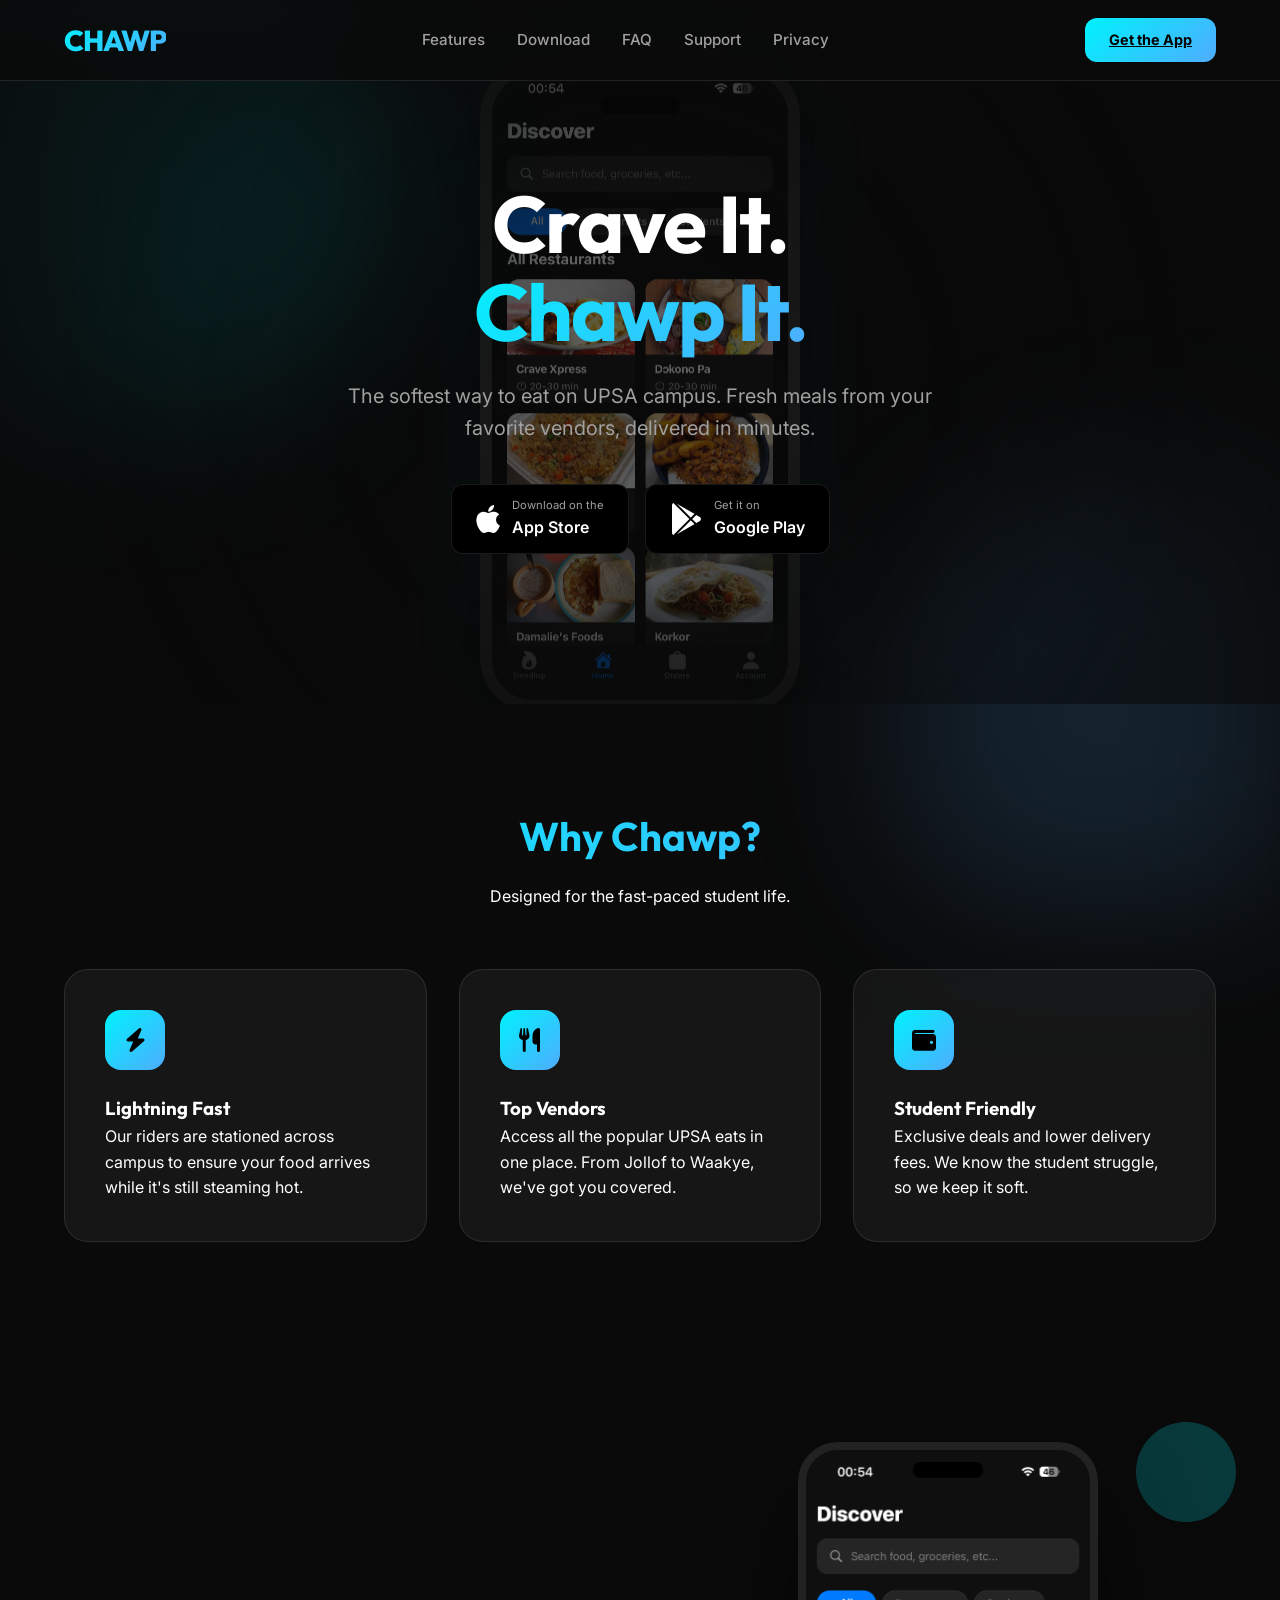
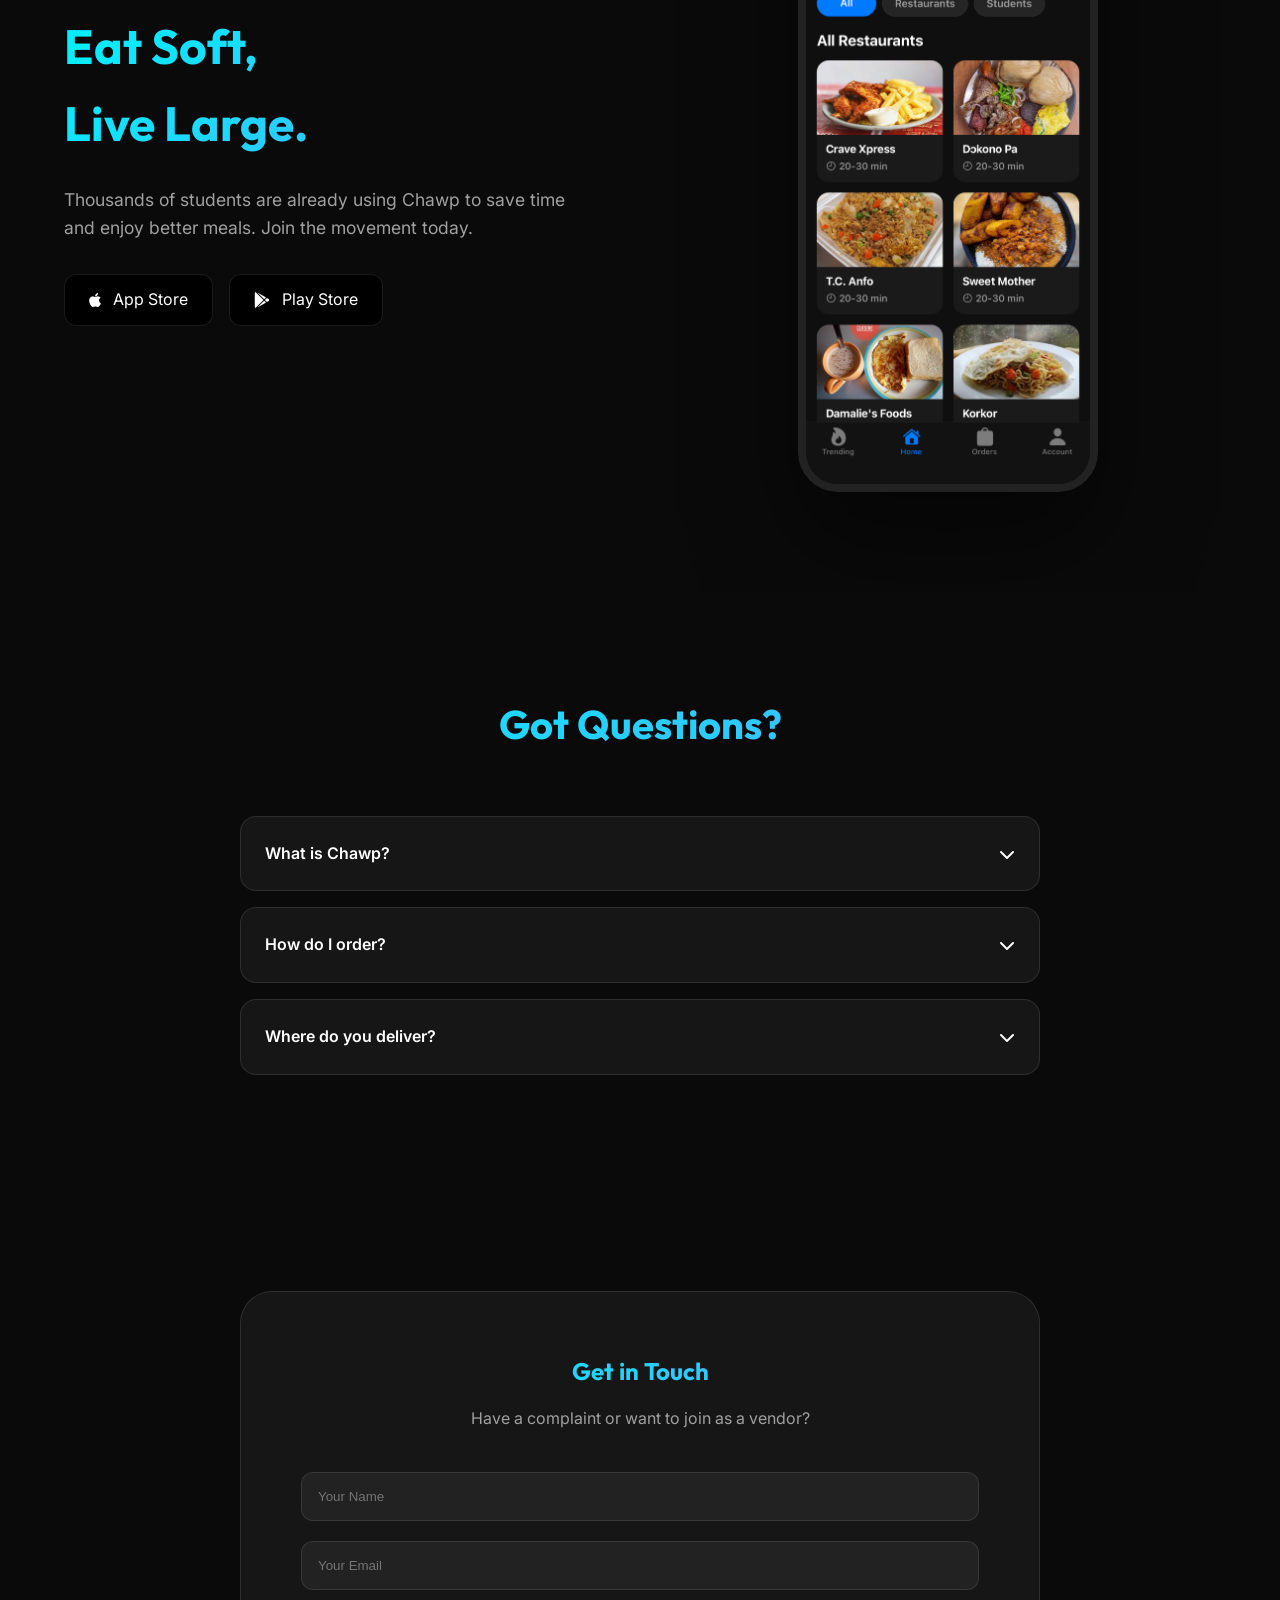
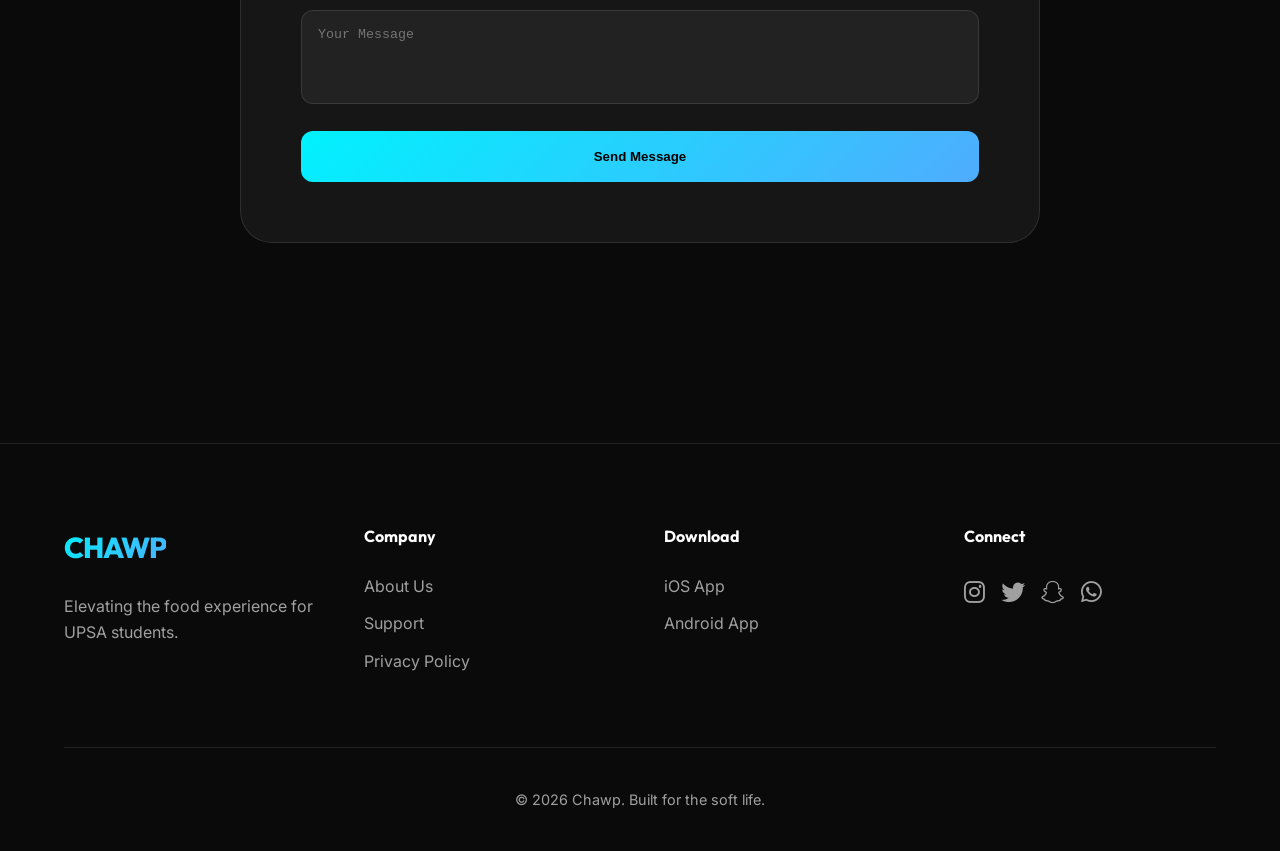
==== index.html @ 5b1cbb02 "wr" ====
<!DOCTYPE html>
<html lang="en">

<head>
    <meta charset="UTF-8">
    <meta name="viewport" content="width=device-width, initial-scale=1.0">
    <title>Chawp | UPSA's Favorite Food Delivery App</title>

    <!-- Meta Tags -->
    <meta name="description"
        content="Chawp is the ultimate food delivery app for UPSA students. Order from your favorite vendors and get lightning-fast delivery on campus. Now available on App Store and Play Store.">
    <meta name="keywords" content="Chawp, UPSA food app, UPSA delivery, fast food, student delivery Accra">

    <!-- Fonts -->
    <link rel="preconnect" href="https://fonts.googleapis.com">
    <link rel="preconnect" href="https://fonts.gstatic.com" crossorigin>
    <link href="https://fonts.googleapis.com/css2?family=Inter:wght@400;500;600&family=Outfit:wght@700;800&display=swap"
        rel="stylesheet">

    <!-- Styles -->
    <link rel="stylesheet" href="styles.css">

    <!-- Icons -->
    <link rel="stylesheet" href="https://cdnjs.cloudflare.com/ajax/libs/font-awesome/6.4.0/css/all.min.css">
    <!-- Favicon and App Icons -->
    <link rel="icon" href="/img/icon-192x192.png" type="image/x-icon">
    <link rel="apple-touch-icon" href="/img/icon-192x192.png">
    <link rel="manifest" href="/manifest.json">
    <meta name="theme-color" content="#0a0a0a">
</head>

<body>
    <div class="bg-blobs">
        <div class="blob blob-1"></div>
        <div class="blob blob-2"></div>
    </div>

    <header>
        <div class="container">
            <a href="index.html" class="logo">
                <span class="gradient-text">CHAWP</span>
            </a>
            <nav class="nav-links">
                <a href="#features">Features</a>
                <a href="#download">Download</a>
                <a href="#faq">FAQ</a>
                <a href="support.html">Support</a>
                <a href="privacy-policy.html">Privacy</a>
            </nav>
            <a href="#download" class="submit-btn" style="padding: 10px 24px; width: auto; font-size: 0.9rem;">Get the
                App</a>
        </div>
    </header>

    <main>
        <!-- Hero Section -->
        <section class="hero">
            <div class="hero-phone-container">
                <div class="iphone-frame">
                    <div class="iphone-island"></div>
                    <div class="iphone-screen">
                        <img src="img/screenshot.png" alt="Chawp App Screenshot">
                    </div>
                </div>
            </div>
            <div class="container">
                <h1 data-reveal>Crave It. <br><span class="gradient-text">Chawp It.</span></h1>
                <p data-reveal>The softest way to eat on UPSA campus. Fresh meals from your favorite vendors, delivered
                    in minutes.</p>
                <div class="store-buttons" data-reveal>
                    <a href="https://apps.apple.com/gh/app/chawp/id6757681490" class="store-btn">
                        <i class="fab fa-apple fa-2x"></i>
                        <div style="text-align: left;">
                            <small style="display: block; font-size: 0.7rem; color: var(--text-dim);">Download on
                                the</small>
                            <span style="font-weight: 600;">App Store</span>
                        </div>
                    </a>
                    <a href="https://play.google.com/store/apps/details?id=com.gabbyhimself.chawp" class="store-btn">
                        <i class="fab fa-google-play fa-2x"></i>
                        <div style="text-align: left;">
                            <small style="display: block; font-size: 0.7rem; color: var(--text-dim);">Get it on</small>
                            <span style="font-weight: 600;">Google Play</span>
                        </div>
                    </a>
                </div>
            </div>
        </section>

        <!-- Features Section -->
        <section id="features" class="features">
            <div class="container">
                <div class="section-header">
                    <h2 class="gradient-text">Why Chawp?</h2>
                    <p>Designed for the fast-paced student life.</p>
                </div>
                <div class="features-grid">
                    <div class="feature-card" data-reveal>
                        <div class="feature-icon"><i class="fas fa-bolt"></i></div>
                        <h3>Lightning Fast</h3>
                        <p>Our riders are stationed across campus to ensure your food arrives while it's still steaming
                            hot.</p>
                    </div>
                    <div class="feature-card" data-reveal>
                        <div class="feature-icon"><i class="fas fa-utensils"></i></div>
                        <h3>Top Vendors</h3>
                        <p>Access all the popular UPSA eats in one place. From Jollof to Waakye, we've got you covered.
                        </p>
                    </div>
                    <div class="feature-card" data-reveal>
                        <div class="feature-icon"><i class="fas fa-wallet"></i></div>
                        <h3>Student Friendly</h3>
                        <p>Exclusive deals and lower delivery fees. We know the student struggle, so we keep it soft.
                        </p>
                    </div>
                </div>
            </div>
        </section>

        <!-- Showcase Section -->
        <section id="download" class="showcase">
            <div class="container">
                <div class="showcase-content">
                    <div class="showcase-text" data-reveal>
                        <h2 class="gradient-text" style="font-size: 3rem; margin-bottom: 24px;">Eat Soft, <br>Live
                            Large.</h2>
                        <p style="margin-bottom: 32px; font-size: 1.1rem; color: var(--text-dim);">Thousands of students
                            are already using Chawp to save time and enjoy better meals. Join the movement today.</p>
                        <div class="store-buttons" style="justify-content: flex-start;">
                            <a href="https://apps.apple.com/gh/app/chawp/id6757681490" class="store-btn"><i
                                    class="fab fa-apple"></i> App Store</a>
                            <a href="https://play.google.com/store/apps/details?id=com.gabbyhimself.chawp" class="store-btn"><i class="fab fa-google-play"></i> Play Store</a>
                        </div>
                    </div>
                    <div class="showcase-image" data-reveal>
                        <div class="phone-mockup">
                            <div class="iphone-island" style="background: #000; width: 70px; height: 16px; top: 12px;">
                            </div>
                            <img src="img/screenshot.png" alt="Chawp App Interface"
                                style="width: 100%; height: 100%; object-fit: cover; border-radius: 32px;">
                        </div>
                        <!-- Decorative circles -->
                        <div
                            style="position: absolute; top: -20px; right: -20px; width: 100px; height: 100px; background: var(--primary); opacity: 0.2; border-radius: 50%; z-index: -1;">
                        </div>
                    </div>
                </div>
            </div>
        </section>

        <!-- FAQ Section -->
        <section id="faq" class="faq">
            <div class="container">
                <div class="section-header">
                    <h2 class="gradient-text">Got Questions?</h2>
                </div>
                <div class="faq-list">
                    <div class="faq-item">
                        <div class="faq-question">What is Chawp? <i class="fas fa-chevron-down"></i></div>
                        <div class="faq-answer">Chawp is the leading food delivery app exclusively serving the UPSA
                            community in Accra.</div>
                    </div>
                    <div class="faq-item">
                        <div class="faq-question">How do I order? <i class="fas fa-chevron-down"></i></div>
                        <div class="faq-answer">Download the app, browse vendors, select your meal, and checkout. Your
                            food will be on its way!</div>
                    </div>
                    <div class="faq-item">
                        <div class="faq-question">Where do you deliver? <i class="fas fa-chevron-down"></i></div>
                        <div class="faq-answer">We currently deliver to all UPSA campus locations and nearby hostels.
                        </div>
                    </div>
                </div>
            </div>
        </section>

        <!-- Contact Section -->
        <section id="contact" class="contact">
            <div class="container">
                <div class="contact-card" data-reveal>
                    <h2 class="gradient-text" style="margin-bottom: 16px;">Get in Touch</h2>
                    <p style="margin-bottom: 40px; color: var(--text-dim);">Have a complaint or want to join as a
                        vendor?</p>
                    <form id="contactForm">
                        <div class="form-group">
                            <input type="text" id="name" class="form-input" placeholder="Your Name" required>
                        </div>
                        <div class="form-group">
                            <input type="email" id="email" class="form-input" placeholder="Your Email" required>
                        </div>
                        <div class="form-group">
                            <textarea id="message" class="form-input" rows="4" placeholder="Your Message" required
                                style="resize: none;"></textarea>
                        </div>
                        <button type="submit" class="submit-btn" style="width: 100%;">Send Message</button>
                    </form>
                </div>
            </div>
        </section>
    </main>

    <footer>
        <div class="container">
            <div class="footer-grid">
                <div class="footer-col">
                    <a href="#" class="logo" style="margin-bottom: 24px;"><span class="gradient-text">CHAWP</span></a>
                    <p style="color: var(--text-dim);">Elevating the food experience for UPSA students.</p>
                </div>
                <div class="footer-col">
                    <h4>Company</h4>
                    <ul class="footer-links">
                        <li><a href="#features">About Us</a></li>
                        <li><a href="support.html">Support</a></li>
                        <li><a href="privacy-policy.html">Privacy Policy</a></li>
                    </ul>
                </div>
                <div class="footer-col">
                    <h4>Download</h4>
                    <ul class="footer-links">
                        <li><a href="https://apps.apple.com/gh/app/chawp/id6757681490">iOS App</a></li>
                        <li><a href="https://play.google.com/store/apps/details?id=com.gabbyhimself.chawp">Android App</a></li>
                    </ul>
                </div>
                <div class="footer-col">
                    <h4>Connect</h4>
                    <div style="display: flex; gap: 16px;">
                        <a href="https://instagram.com/chawpgh" style="color: var(--text-dim); font-size: 1.5rem;"><i
                                class="fab fa-instagram"></i></a>
                        <a href="https://twitter.com/chawpgh" style="color: var(--text-dim); font-size: 1.5rem;"><i
                                class="fab fa-twitter"></i></a>
                        <a href="https://snapchat.com/add/chawpgh" style="color: var(--text-dim); font-size: 1.5rem;"><i
                                class="fab fa-snapchat"></i></a>
                        <a href="https://wa.me/233509330098" style="color: var(--text-dim); font-size: 1.5rem;"><i
                                class="fab fa-whatsapp"></i></a>
                    </div>
                </div>
            </div>
            <div class="footer-bottom">
                <p>&copy; 2026 Chawp. Built for the soft life.</p>
            </div>
        </div>
    </footer>

    <script>
        // Reveal on Scroll
        const observerOptions = {
            threshold: 0.1,
            rootMargin: '0px 0px -50px 0px'
        };

        const observer = new IntersectionObserver((entries) => {
            entries.forEach(entry => {
                if (entry.isIntersecting) {
                    entry.target.classList.add('active');
                    observer.unobserve(entry.target);
                }
            });
        }, observerOptions);

        document.querySelectorAll('[data-reveal]').forEach(el => {
            el.style.opacity = '0';
            el.style.transform = 'translateY(30px)';
            el.style.transition = 'all 0.8s cubic-bezier(0.2, 0.8, 0.2, 1)';
            observer.observe(el);
        });

        // Add Active class style to JS
        document.head.insertAdjacentHTML('beforeend', `
            <style>
                [data-reveal].active {
                    opacity: 1 !important;
                    transform: translateY(0) !important;
                }
            </style>
        `);

        // FAQ Toggle
        document.querySelectorAll('.faq-question').forEach(q => {
            q.addEventListener('click', () => {
                const answer = q.nextElementSibling;
                const icon = q.querySelector('i');
                const isOpen = answer.style.display === 'block';

                // Close all others
                document.querySelectorAll('.faq-answer').forEach(a => a.style.display = 'none');
                document.querySelectorAll('.faq-question i').forEach(i => i.style.transform = 'rotate(0deg)');

                if (!isOpen) {
                    answer.style.display = 'block';
                    icon.style.transform = 'rotate(180deg)';
                }
            });
        });

        // WhatsApp Form
        document.getElementById('contactForm').addEventListener('submit', (e) => {
            e.preventDefault();
            const name = document.getElementById('name').value;
            const msg = document.getElementById('message').value;
            const text = `Hi Chawp Support, I'm ${name}. ${msg}`;
            window.open(`https://wa.me/233509330098?text=${encodeURIComponent(text)}`);
        });
    </script>
</body>

</html>
---- styles.css ----
:root {
    --bg-dark: #0a0a0a;
    --bg-card: rgba(255, 255, 255, 0.05);
    --primary: #00f2fe;
    --primary-alt: #4facfe;
    --accent-gradient: linear-gradient(135deg, var(--primary) 0%, var(--primary-alt) 100%);
    --text-main: #ffffff;
    --text-dim: #a0a0a0;
    --glass-border: rgba(255, 255, 255, 0.1);
    --font-heading: 'Outfit', sans-serif;
    --font-body: 'Inter', sans-serif;
}

* {
    margin: 0;
    padding: 0;
    box-sizing: border-box;
}

html {
    scroll-behavior: smooth;
}

body {
    background-color: var(--bg-dark);
    color: var(--text-main);
    font-family: var(--font-body);
    line-height: 1.6;
    overflow-x: hidden;
}

.container {
    max-width: 1200px;
    margin: 0 auto;
    padding: 0 24px;
}

/* Typography */
h1,
h2,
h3,
h4 {
    font-family: var(--font-heading);
    font-weight: 700;
}

.gradient-text {
    background: var(--accent-gradient);
    -webkit-background-clip: text;
    background-clip: text;
    -webkit-text-fill-color: transparent;
}

/* Animated Background */
.bg-blobs {
    position: fixed;
    top: 0;
    left: 0;
    width: 100%;
    height: 100%;
    z-index: -1;
    overflow: hidden;
    filter: blur(80px);
}

.blob {
    position: absolute;
    width: 40vw;
    height: 40vw;
    background: var(--primary);
    opacity: 0.15;
    border-radius: 50%;
    animation: float 20s infinite alternate;
}

.blob-1 {
    top: -10%;
    left: -10%;
    background: var(--primary);
}

.blob-2 {
    bottom: -10%;
    right: -10%;
    background: var(--primary-alt);
    animation-delay: -5s;
}

@keyframes float {
    0% {
        transform: translate(0, 0) scale(1);
    }

    100% {
        transform: translate(100px, 50px) scale(1.1);
    }
}

/* Header */
header {
    position: fixed;
    top: 0;
    width: 100%;
    z-index: 1000;
    background: rgba(10, 10, 10, 0.8);
    backdrop-filter: blur(20px);
    border-bottom: 1px solid var(--glass-border);
    transition: all 0.3s ease;
}

header .container {
    display: flex;
    justify-content: space-between;
    align-items: center;
    height: 80px;
}

.logo {
    font-family: var(--font-heading);
    font-size: 1.8rem;
    font-weight: 800;
    letter-spacing: -1px;
    color: var(--text-main);
    text-decoration: none;
    display: flex;
    align-items: center;
    gap: 8px;
}

.nav-links {
    display: flex;
    gap: 32px;
}

.nav-links a {
    text-decoration: none;
    color: var(--text-dim);
    font-weight: 500;
    transition: color 0.3s;
    font-size: 0.95rem;
}

.nav-links a:hover {
    color: var(--primary);
}

/* Hero Section */
.hero {
    padding-top: 180px;
    padding-bottom: 150px;
    text-align: center;
    position: relative;
    overflow: hidden;
}

.hero-phone-container {
    position: absolute;
    top: 55%;
    left: 50%;
    transform: translate(-50%, -50%);
    width: 100%;
    height: 100%;
    z-index: -1;
    perspective: 2000px;
    display: flex;
    justify-content: center;
    align-items: center;
    opacity: 0.6;
}

.hero-phone-container::after {
    content: '';
    position: absolute;
    inset: 0;
    background: radial-gradient(circle at center, transparent 20%, var(--bg-dark) 80%);
    z-index: 1;
}

.iphone-frame {
    width: 320px;
    height: 650px;
    background: #111;
    border: 12px solid #222;
    border-radius: 54px;
    position: relative;
    transform-style: preserve-3d;
    box-shadow:
        0 20px 50px rgba(0, 0, 0, 0.8),
        0 0 100px rgba(0, 242, 254, 0.1);
    animation: hero-tilt 12s infinite ease-in-out;
}

.iphone-screen {
    width: 100%;
    height: 100%;
    border-radius: 42px;
    overflow: hidden;
    position: relative;
    background: #000;
}

.iphone-screen img {
    width: 100%;
    height: 100%;
    object-fit: cover;
    filter: brightness(0.6);
}

.iphone-island {
    position: absolute;
    top: 22px;
    left: 50%;
    transform: translateX(-50%);
    width: 80px;
    height: 18px;
    background: #000;
    border-radius: 20px;
    z-index: 2;
}

@keyframes hero-tilt {
    0% {
        transform: rotateY(-15deg) rotateX(10deg) translateZ(0);
    }

    50% {
        transform: rotateY(15deg) rotateX(-5deg) translateZ(50px);
    }

    100% {
        transform: rotateY(-15deg) rotateX(10deg) translateZ(0);
    }
}

.hero h1 {
    font-size: clamp(3rem, 8vw, 5rem);
    line-height: 1.1;
    margin-bottom: 24px;
    letter-spacing: -2px;
}

.hero p {
    font-size: 1.25rem;
    color: var(--text-dim);
    max-width: 600px;
    margin: 0 auto 40px;
}

.store-buttons {
    display: flex;
    justify-content: center;
    gap: 16px;
    flex-wrap: wrap;
}

.store-btn {
    display: inline-flex;
    align-items: center;
    gap: 12px;
    background: #000;
    padding: 12px 24px;
    border-radius: 12px;
    border: 1px solid var(--glass-border);
    text-decoration: none;
    color: #fff;
    transition: transform 0.3s, border-color 0.3s;
}

.store-btn:hover {
    transform: translateY(-4px);
    border-color: var(--primary);
}

.store-btn svg {
    width: 24px;
    height: 24px;
    fill: currentColor;
}

/* Features */
.section-header {
    text-align: center;
    margin-bottom: 60px;
}

.section-header h2 {
    font-size: 2.5rem;
    margin-bottom: 16px;
}

.features {
    padding: 100px 0;
}

.features-grid {
    display: grid;
    grid-template-columns: repeat(auto-fit, minmax(300px, 1fr));
    gap: 32px;
}

.feature-card {
    background: var(--bg-card);
    border: 1px solid var(--glass-border);
    padding: 40px;
    border-radius: 24px;
    transition: transform 0.3s, background 0.3s;
    backdrop-filter: blur(10px);
}

.feature-card:hover {
    transform: translateY(-10px);
    background: rgba(255, 255, 255, 0.08);
}

.feature-icon {
    width: 60px;
    height: 60px;
    background: var(--accent-gradient);
    border-radius: 16px;
    display: flex;
    align-items: center;
    justify-content: center;
    margin-bottom: 24px;
    font-size: 1.5rem;
    color: #000;
}

/* App Showcase */
.showcase {
    padding: 100px 0;
    overflow: hidden;
}

.showcase-content {
    display: flex;
    align-items: center;
    gap: 80px;
    flex-wrap: wrap;
}

.showcase-text {
    flex: 1;
    min-width: 350px;
}

.showcase-image {
    flex: 1;
    min-width: 350px;
    position: relative;
}

.phone-mockup {
    width: 300px;
    height: 650px;
    background: #111;
    border: 8px solid #222;
    border-radius: 40px;
    margin: 0 auto;
    box-shadow: 0 50px 100px rgba(0, 0, 0, 0.5);
    overflow: hidden;
    position: relative;
}

/* FAQ */
.faq {
    padding: 100px 0;
}

.faq-list {
    max-width: 800px;
    margin: 0 auto;
}

.faq-item {
    margin-bottom: 16px;
    border-radius: 16px;
    background: var(--bg-card);
    border: 1px solid var(--glass-border);
    overflow: hidden;
}

.faq-question {
    padding: 24px;
    cursor: pointer;
    font-weight: 600;
    display: flex;
    justify-content: space-between;
    align-items: center;
}

.faq-answer {
    padding: 0 24px 24px;
    color: var(--text-dim);
    display: none;
}

/* Contact Form */
.contact {
    padding: 100px 0;
}

.contact-card {
    background: var(--bg-card);
    border: 1px solid var(--glass-border);
    padding: 60px;
    border-radius: 32px;
    max-width: 800px;
    margin: 0 auto;
    text-align: center;
}

.form-group {
    margin-bottom: 20px;
    text-align: left;
}

.form-input {
    width: 100%;
    background: rgba(255, 255, 255, 0.05);
    border: 1px solid var(--glass-border);
    padding: 16px;
    border-radius: 12px;
    color: #fff;
    outline: none;
    transition: border-color 0.3s;
}

.form-input:focus {
    border-color: var(--primary);
}

.submit-btn {
    width: 100%;
    background: var(--accent-gradient);
    color: #000;
    border: none;
    padding: 18px;
    border-radius: 12px;
    font-weight: 700;
    cursor: pointer;
    transition: transform 0.3s;
}

.submit-btn:hover {
    transform: scale(1.02);
}

/* Footer */
footer {
    padding: 80px 0 40px;
    border-top: 1px solid var(--glass-border);
    margin-top: 100px;
}

.footer-grid {
    display: grid;
    grid-template-columns: repeat(auto-fit, minmax(200px, 1fr));
    gap: 48px;
    margin-bottom: 60px;
}

.footer-col h4 {
    margin-bottom: 24px;
    color: var(--text-main);
}

.footer-links {
    list-style: none;
}

.footer-links li {
    margin-bottom: 12px;
}

.footer-links a {
    color: var(--text-dim);
    text-decoration: none;
    transition: color 0.3s;
}

.footer-links a:hover {
    color: var(--primary);
}

.footer-bottom {
    text-align: center;
    color: var(--text-dim);
    font-size: 0.9rem;
    padding-top: 40px;
    border-top: 1px solid var(--glass-border);
}

/* Mobile Adjustments */
@media (max-width: 768px) {
    .nav-links {
        display: none;
    }

    .hero h1 {
        font-size: 3.5rem;
    }

    .contact-card {
        padding: 40px 24px;
    }
}

.legal-page main {
    padding-bottom: 100px;
}

.legal-page h2 {
    margin-top: 40px;
    margin-bottom: 20px;
}

.legal-page p {
    margin-bottom: 16px;
    color: var(--text-dim);
}
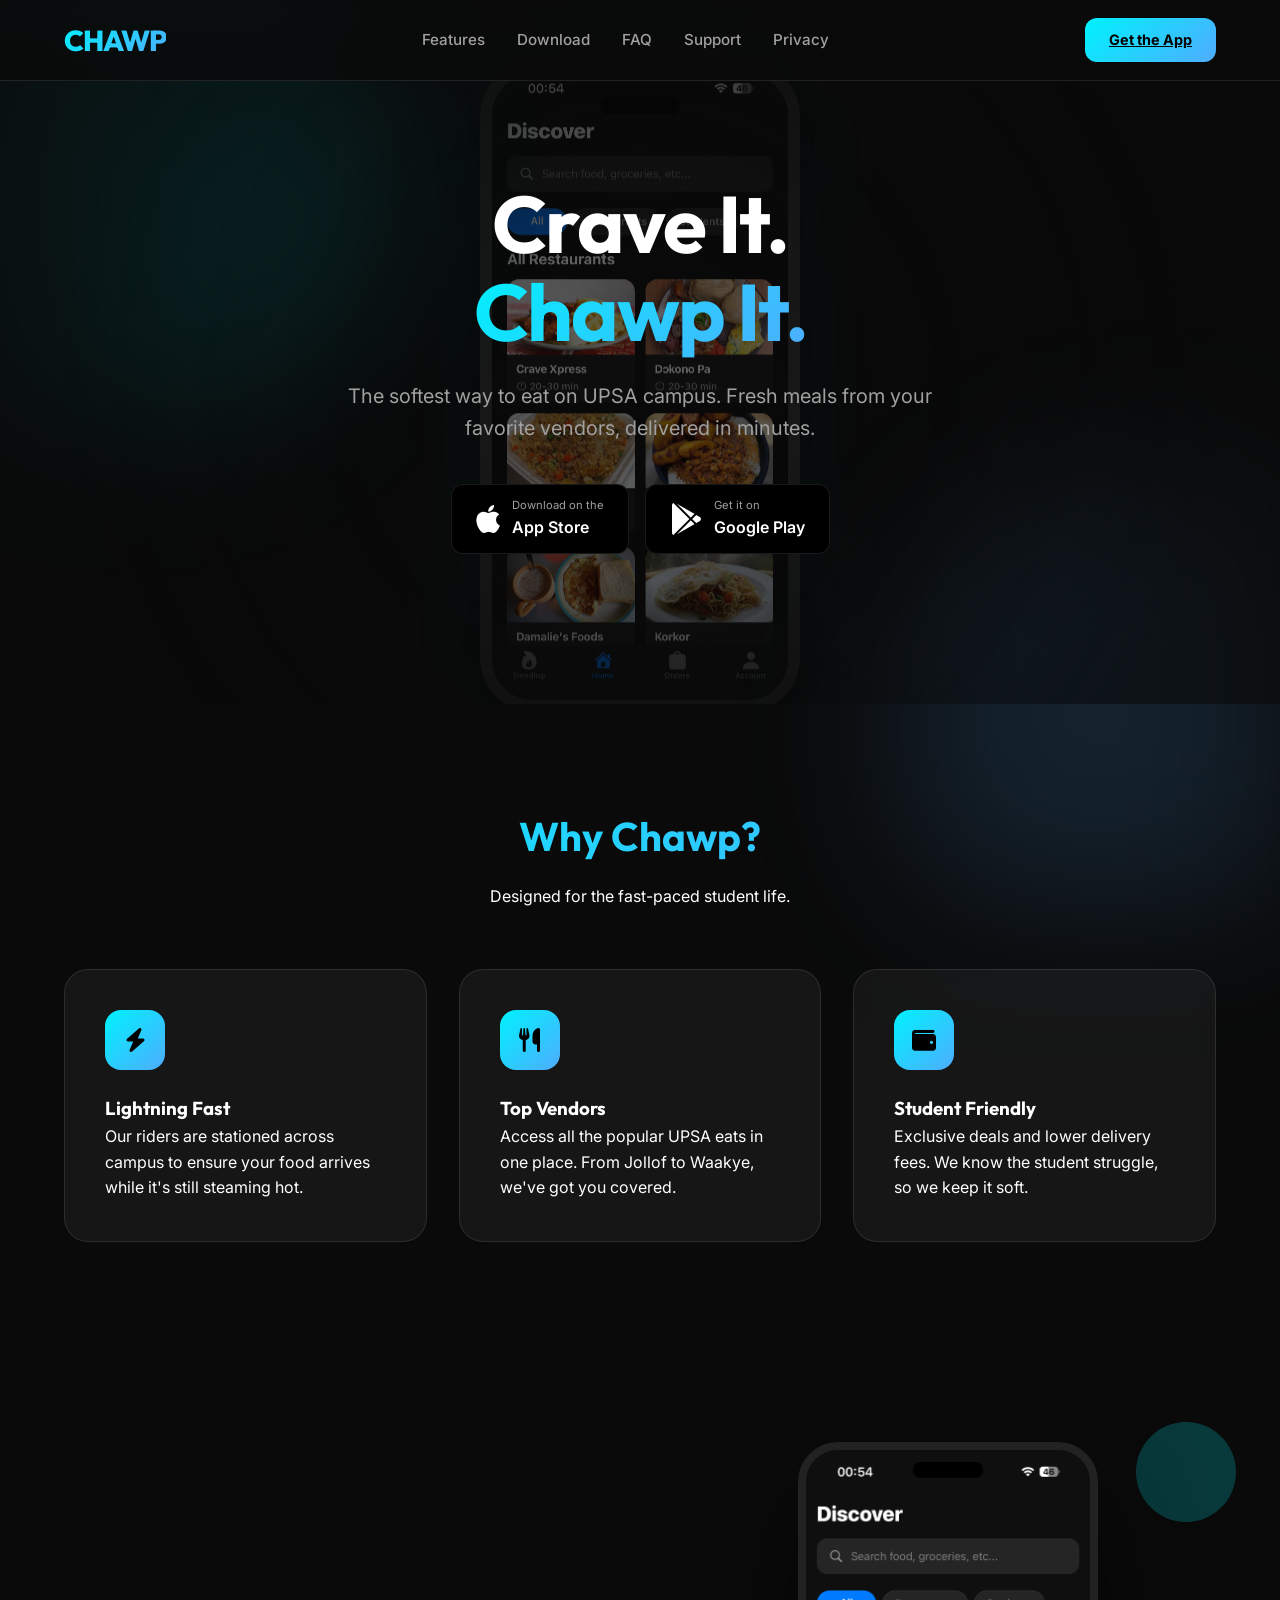
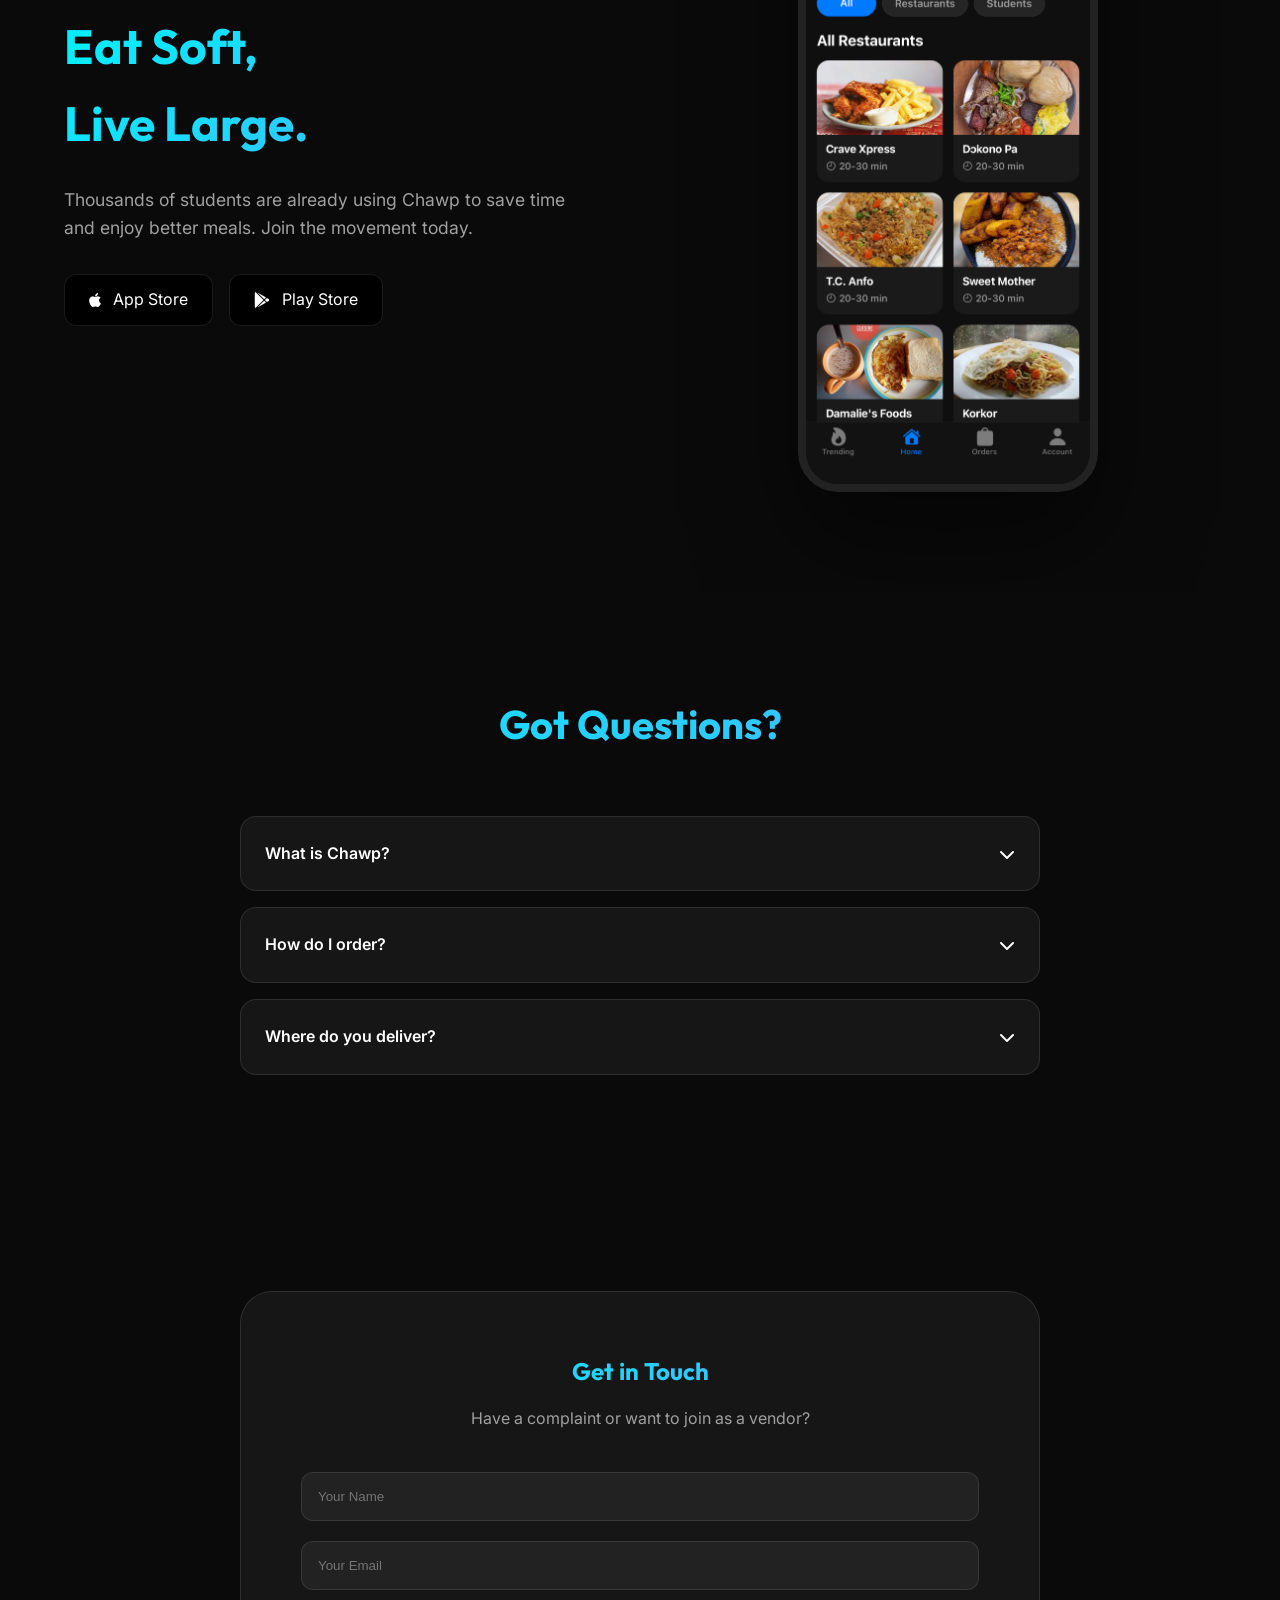
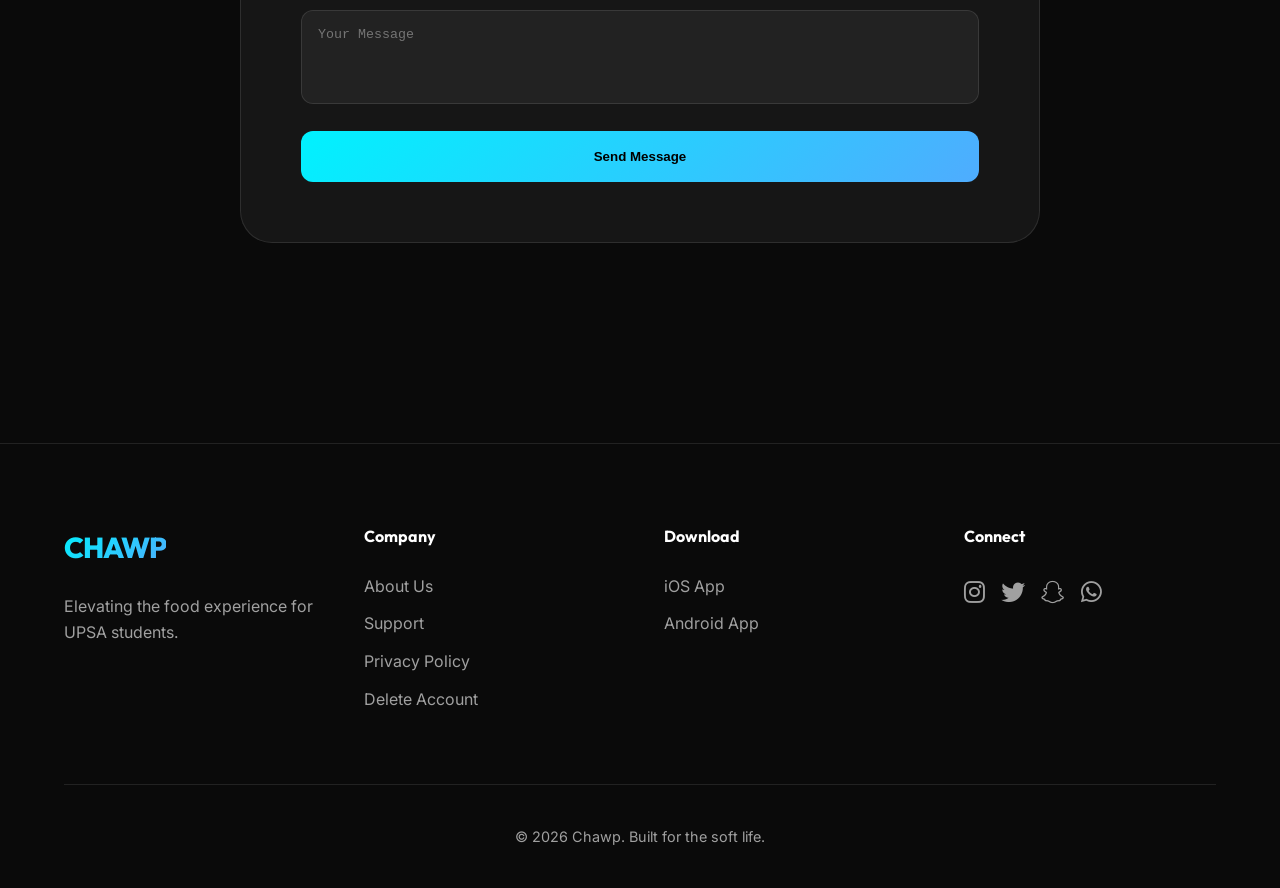
==== commit 63380637: "jh" ====
--- a/index.html
+++ b/index.html
@@ -212,6 +212,7 @@
                         <li><a href="#features">About Us</a></li>
                         <li><a href="support.html">Support</a></li>
                         <li><a href="privacy-policy.html">Privacy Policy</a></li>
+                        <li><a href="delete-account.html">Delete Account</a></li>
                     </ul>
                 </div>
                 <div class="footer-col">
